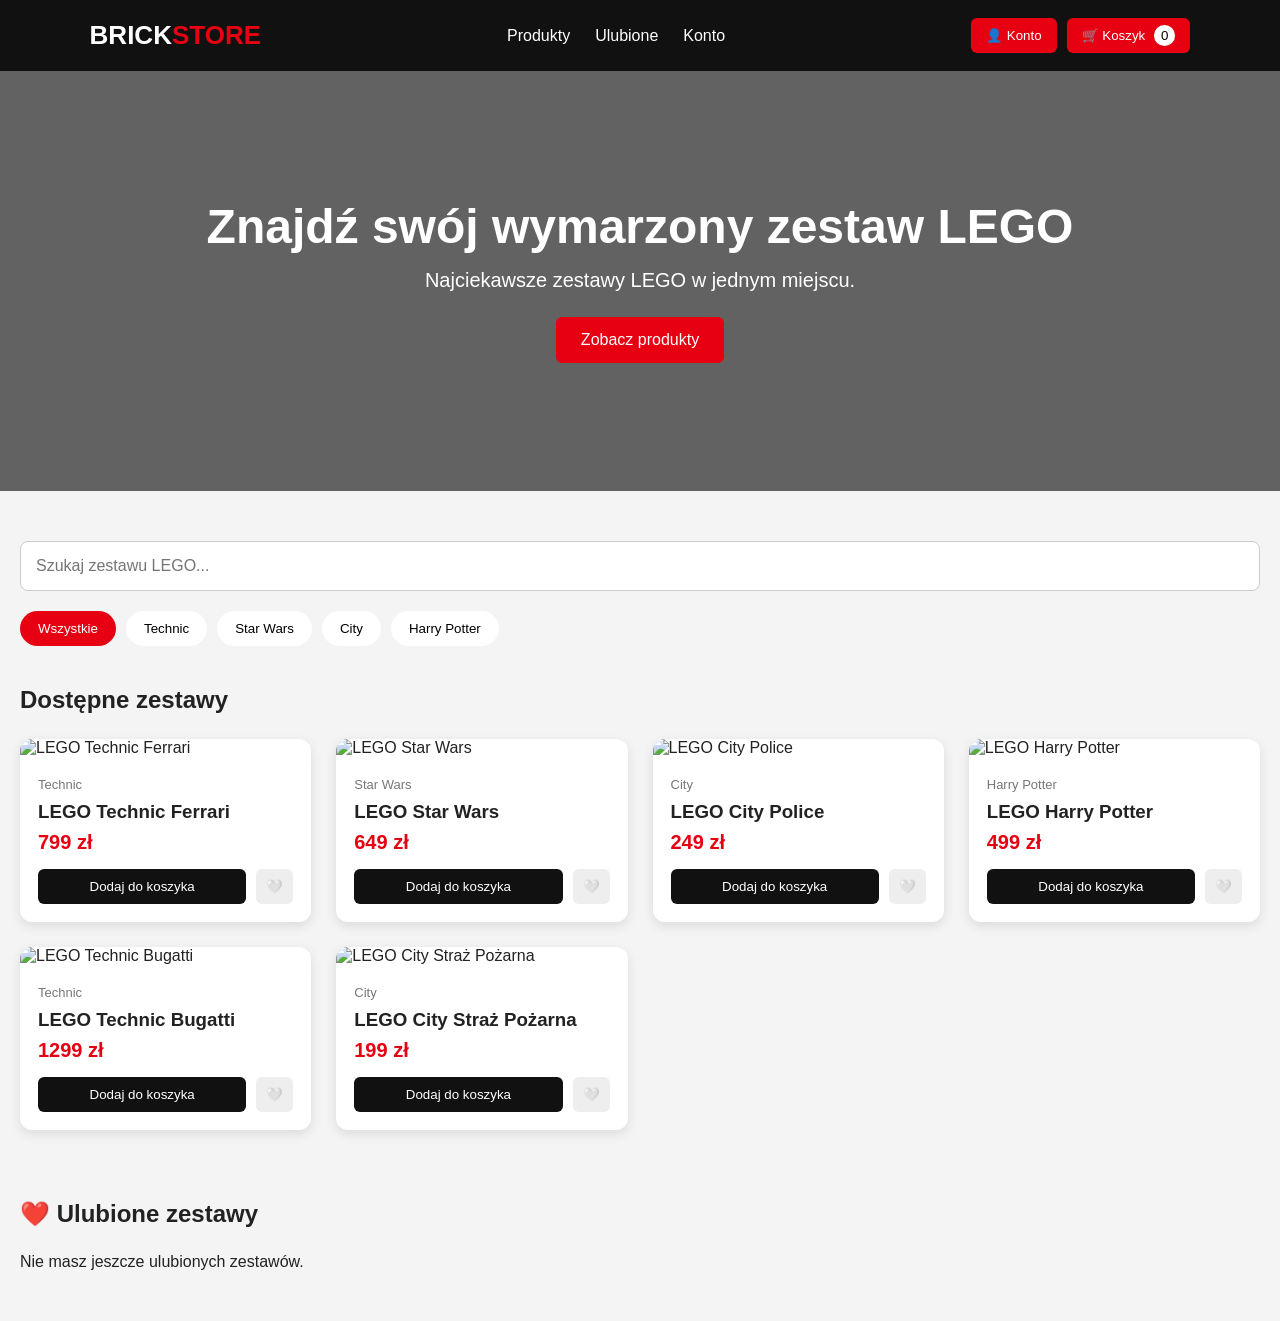
==== index.html @ 70bad625 "dodano wstepny szkielet projektu" ====
<!DOCTYPE html>
<html lang="pl">
<head>
    <meta charset="UTF-8">
    <meta name="viewport" content="width=device-width, initial-scale=1.0">
    <title>BrickStore - Sklep LEGO</title>
    <link rel="stylesheet" href="style.css">
</head>
<body>

    <header>
        <div class="logo">BRICK<span>STORE</span></div>

        <nav>
            <a href="#produkty">Produkty</a>
            <a href="#ulubione">Ulubione</a>
            <a href="#konto">Konto</a>
        </nav>

        <div class="header-icons">
            <button id="accountBtn">👤 Konto</button>
            <button id="cartBtn">
                🛒 Koszyk
                <span id="cartCount">0</span>
            </button>
        </div>
    </header>

    <section class="hero">
        <h1>Znajdź swój wymarzony zestaw LEGO</h1>
        <p>Najciekawsze zestawy LEGO w jednym miejscu.</p>
        <a href="#produkty" class="hero-btn">Zobacz produkty</a>
    </section>

    <main>

        <section class="controls">
            <input
                type="text"
                id="searchInput"
                placeholder="Szukaj zestawu LEGO..."
            >

            <div class="categories">
                <button class="category active" data-category="Wszystkie">
                    Wszystkie
                </button>

                <button class="category" data-category="Technic">
                    Technic
                </button>

                <button class="category" data-category="Star Wars">
                    Star Wars
                </button>

                <button class="category" data-category="City">
                    City
                </button>

                <button class="category" data-category="Harry Potter">
                    Harry Potter
                </button>
            </div>
        </section>

        <section id="produkty">
            <h2>Dostępne zestawy</h2>

            <div id="productsContainer" class="products-container"></div>
        </section>

        <section id="ulubione" class="favorites-section">
            <h2>❤️ Ulubione zestawy</h2>
            <div id="favoritesContainer" class="products-container"></div>
        </section>

    </main>


    <!-- KOSZYK -->
    <aside id="cart" class="side-panel">

        <div class="panel-header">
            <h2>🛒 Twój koszyk</h2>
            <button class="closeBtn" id="closeCart">✕</button>
        </div>

        <div id="cartItems"></div>

        <div class="cart-footer">
            <h3>
                Razem:
                <span id="cartTotal">0 zł</span>
            </h3>

            <button class="checkout-btn">
                Przejdź do zamówienia
            </button>
        </div>

    </aside>


    <!-- PANEL KONTA -->
    <aside id="accountPanel" class="side-panel">

        <div class="panel-header">
            <h2>👤 Konto użytkownika</h2>
            <button class="closeBtn" id="closeAccount">✕</button>
        </div>

        <div id="loginForm">
            <h3>Zaloguj się</h3>

            <input
                type="text"
                id="loginUsername"
                placeholder="Nazwa użytkownika"
            >

            <input
                type="password"
                id="loginPassword"
                placeholder="Hasło"
            >

            <button id="loginBtn">Zaloguj się</button>

            <p>
                Nie masz konta?
                <button id="showRegister">Załóż konto</button>
            </p>
        </div>


        <div id="registerForm" class="hidden">
            <h3>Załóż konto</h3>

            <input
                type="text"
                id="registerUsername"
                placeholder="Nazwa użytkownika"
            >

            <input
                type="password"
                id="registerPassword"
                placeholder="Hasło"
            >

            <button id="registerBtn">Zarejestruj się</button>

            <p>
                Masz już konto?
                <button id="showLogin">Zaloguj się</button>
            </p>
        </div>


        <div id="userPanel" class="hidden">
            <h3>
                Witaj,
                <span id="currentUser"></span>!
            </h3>

            <p>Możesz teraz korzystać z ulubionych zestawów.</p>

            <button id="logoutBtn">
                Wyloguj się
            </button>
        </div>

    </aside>


    <div id="overlay"></div>

    <script src="main.js"></script>

</body>
</html>
---- style.css ----
* {
    margin: 0;
    padding: 0;
    box-sizing: border-box;
}

html {
    scroll-behavior: smooth;
}

body {
    font-family: Arial, sans-serif;
    background-color: #f4f4f4;
    color: #222;
}

/* HEADER */

header {
    background-color: #111;
    color: white;

    display: flex;
    justify-content: space-between;
    align-items: center;

    padding: 18px 7%;

    position: sticky;
    top: 0;
    z-index: 100;
}

.logo {
    font-size: 26px;
    font-weight: bold;
}

.logo span {
    color: #e60012;
}

nav {
    display: flex;
    gap: 25px;
}

nav a {
    color: white;
    text-decoration: none;
}

nav a:hover {
    color: #e60012;
}

.header-icons {
    display: flex;
    gap: 10px;
}

.header-icons button {
    background: #e60012;
    color: white;

    border: none;
    border-radius: 6px;

    padding: 10px 15px;

    cursor: pointer;
}

#cartCount {
    background: white;
    color: black;

    border-radius: 50%;
    padding: 3px 7px;

    margin-left: 5px;
}


/* HERO */

.hero {
    min-height: 420px;

    display: flex;
    flex-direction: column;

    justify-content: center;
    align-items: center;

    text-align: center;

    background:
        linear-gradient(
            rgba(0, 0, 0, 0.6),
            rgba(0, 0, 0, 0.6)
        ),
        url("https://images.unsplash.com/photo-1594736797933-d0501ba2fe65?auto=format&fit=crop&w=1600&q=80");

    background-size: cover;
    background-position: center;

    color: white;
}

.hero h1 {
    font-size: 48px;
    margin-bottom: 15px;
}

.hero p {
    font-size: 20px;
    margin-bottom: 25px;
}

.hero-btn {
    background-color: #e60012;

    color: white;
    text-decoration: none;

    padding: 14px 25px;

    border-radius: 6px;
}


/* MAIN */

main {
    max-width: 1300px;
    margin: auto;
    padding: 50px 20px;
}

h2 {
    margin-bottom: 25px;
}


/* WYSZUKIWANIE */

.controls {
    margin-bottom: 40px;
}

#searchInput {
    width: 100%;

    padding: 15px;

    border: 1px solid #ccc;
    border-radius: 8px;

    font-size: 16px;

    margin-bottom: 20px;
}


/* KATEGORIE */

.categories {
    display: flex;
    gap: 10px;
    flex-wrap: wrap;
}

.category {
    border: none;

    padding: 10px 18px;

    border-radius: 20px;

    cursor: pointer;

    background: white;
}

.category.active,
.category:hover {
    background-color: #e60012;
    color: white;
}


/* PRODUKTY */

.products-container {
    display: grid;

    grid-template-columns:
        repeat(auto-fit, minmax(240px, 1fr));

    gap: 25px;
}

.product-card {
    background: white;

    border-radius: 12px;

    overflow: hidden;

    box-shadow:
        0 4px 12px rgba(0, 0, 0, 0.1);

    transition: 0.2s;
}

.product-card:hover {
    transform: translateY(-5px);
}

.product-card img {
    width: 100%;
    height: 220px;

    object-fit: cover;
}

.product-info {
    padding: 18px;
}

.product-category {
    font-size: 13px;
    color: #777;
}

.product-info h3 {
    margin: 8px 0;
}

.price {
    font-size: 20px;
    font-weight: bold;

    color: #e60012;

    margin-bottom: 15px;
}

.product-buttons {
    display: flex;
    gap: 10px;
}

.add-cart {
    flex: 1;

    border: none;

    background: #111;
    color: white;

    padding: 10px;

    border-radius: 6px;

    cursor: pointer;
}

.favorite-btn {
    border: none;

    padding: 10px;

    background: #eee;

    border-radius: 6px;

    cursor: pointer;
}


/* ULUBIONE */

.favorites-section {
    margin-top: 70px;
}


/* PANELE */

.side-panel {
    position: fixed;

    top: 0;
    right: -450px;

    width: 400px;
    max-width: 100%;

    height: 100vh;

    background: white;

    z-index: 200;

    padding: 25px;

    transition: 0.3s;

    overflow-y: auto;
}

.side-panel.open {
    right: 0;
}

.panel-header {
    display: flex;

    justify-content: space-between;
    align-items: center;

    margin-bottom: 30px;
}

.closeBtn {
    border: none;

    background: none;

    font-size: 24px;

    cursor: pointer;
}


/* KOSZYK */

.cart-item {
    display: flex;

    gap: 12px;

    margin-bottom: 20px;

    border-bottom: 1px solid #ddd;

    padding-bottom: 15px;
}

.cart-item img {
    width: 70px;
    height: 70px;

    object-fit: cover;

    border-radius: 6px;
}

.cart-info {
    flex: 1;
}

.remove-item {
    border: none;

    background: #e60012;
    color: white;

    padding: 5px 8px;

    border-radius: 4px;

    cursor: pointer;
}

.cart-footer {
    margin-top: 30px;
}

.checkout-btn {
    width: 100%;

    margin-top: 15px;

    background: #e60012;
    color: white;

    border: none;

    padding: 14px;

    border-radius: 6px;

    cursor: pointer;
}


/* FORMULARZE */

input {
    width: 100%;

    padding: 12px;

    margin-bottom: 12px;

    border: 1px solid #ccc;

    border-radius: 6px;
}

#loginForm button,
#registerForm button,
#userPanel button {
    padding: 12px;

    border: none;

    border-radius: 6px;

    background: #e60012;
    color: white;

    cursor: pointer;

    margin-bottom: 15px;
}

.hidden {
    display: none;
}


/* OVERLAY */

#overlay {
    display: none;

    position: fixed;

    inset: 0;

    background: rgba(0, 0, 0, 0.5);

    z-index: 150;
}

#overlay.show {
    display: block;
}


/* RESPONSIVE */

@media (max-width: 800px) {

    header {
        flex-wrap: wrap;
        gap: 15px;
    }

    nav {
        order: 3;
        width: 100%;

        justify-content: center;
    }

    .hero h1 {
        font-size: 32px;
    }

    .side-panel {
        width: 100%;
    }
}
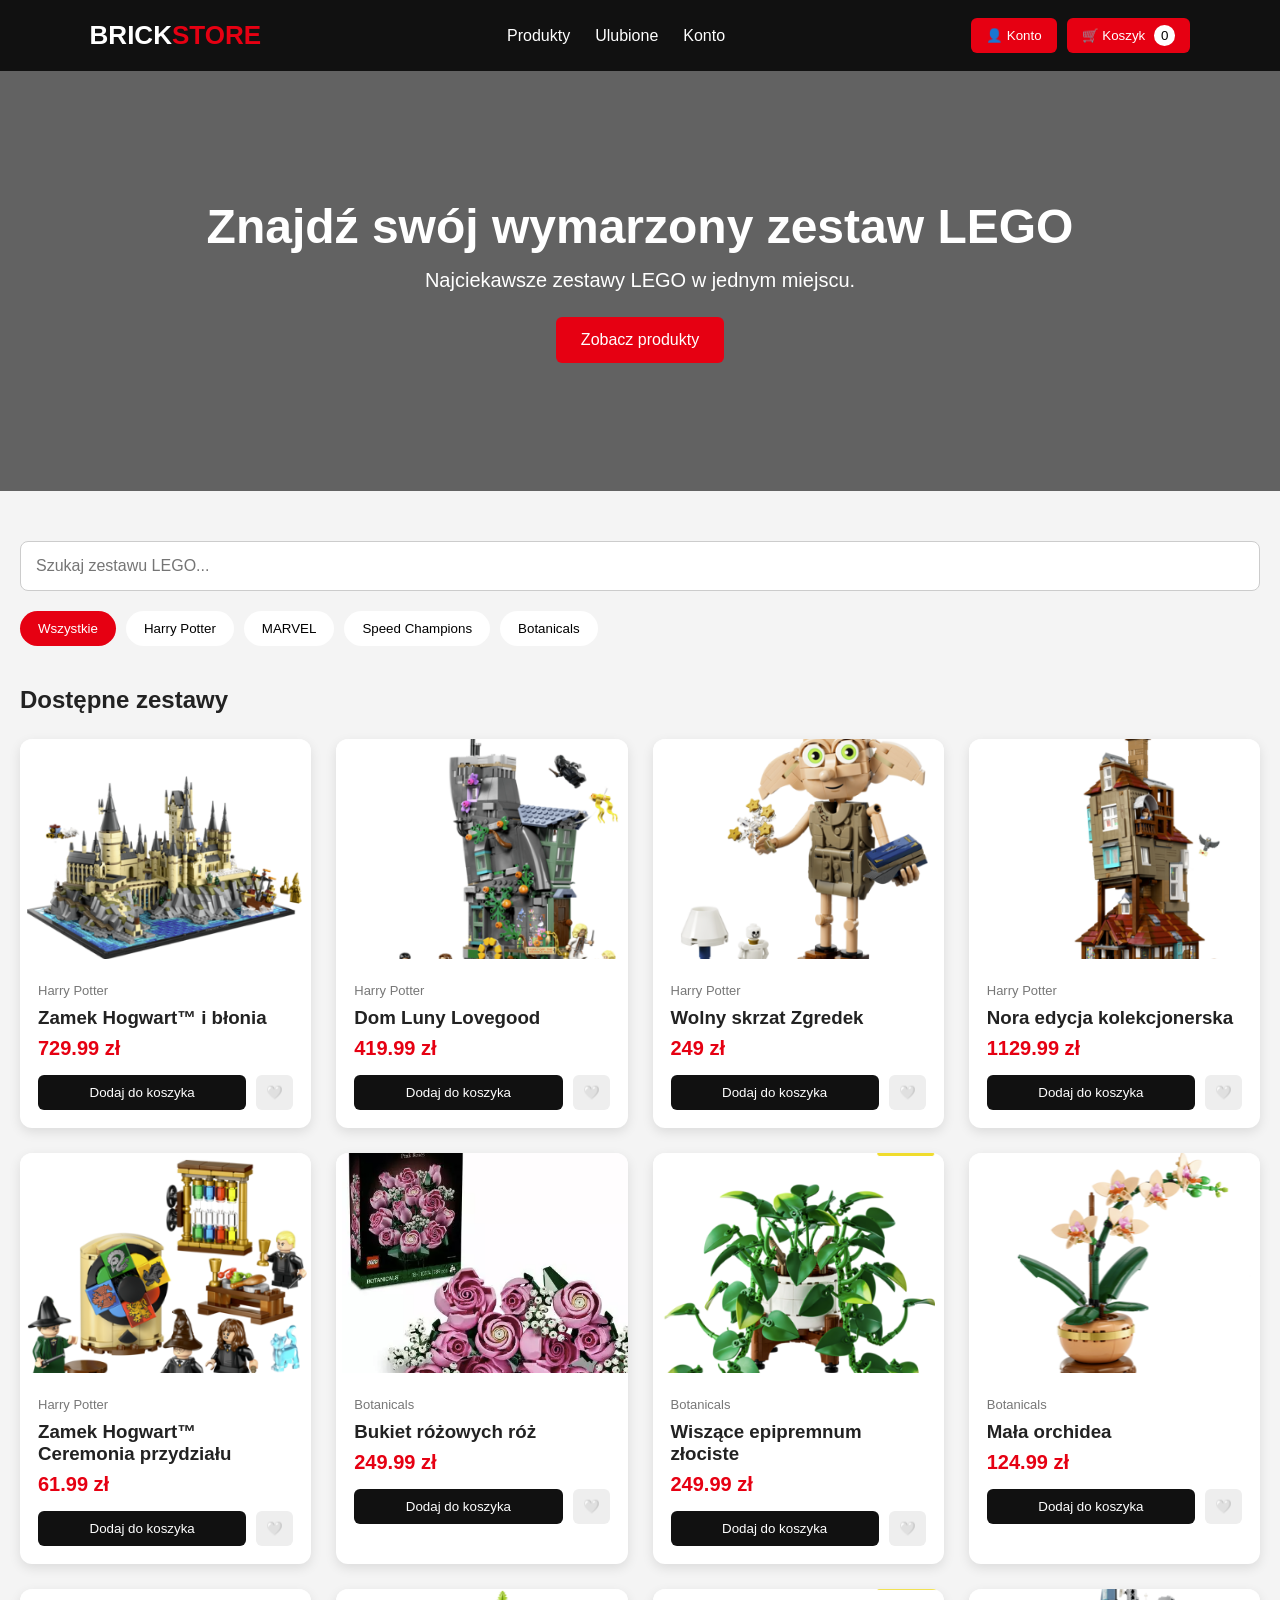
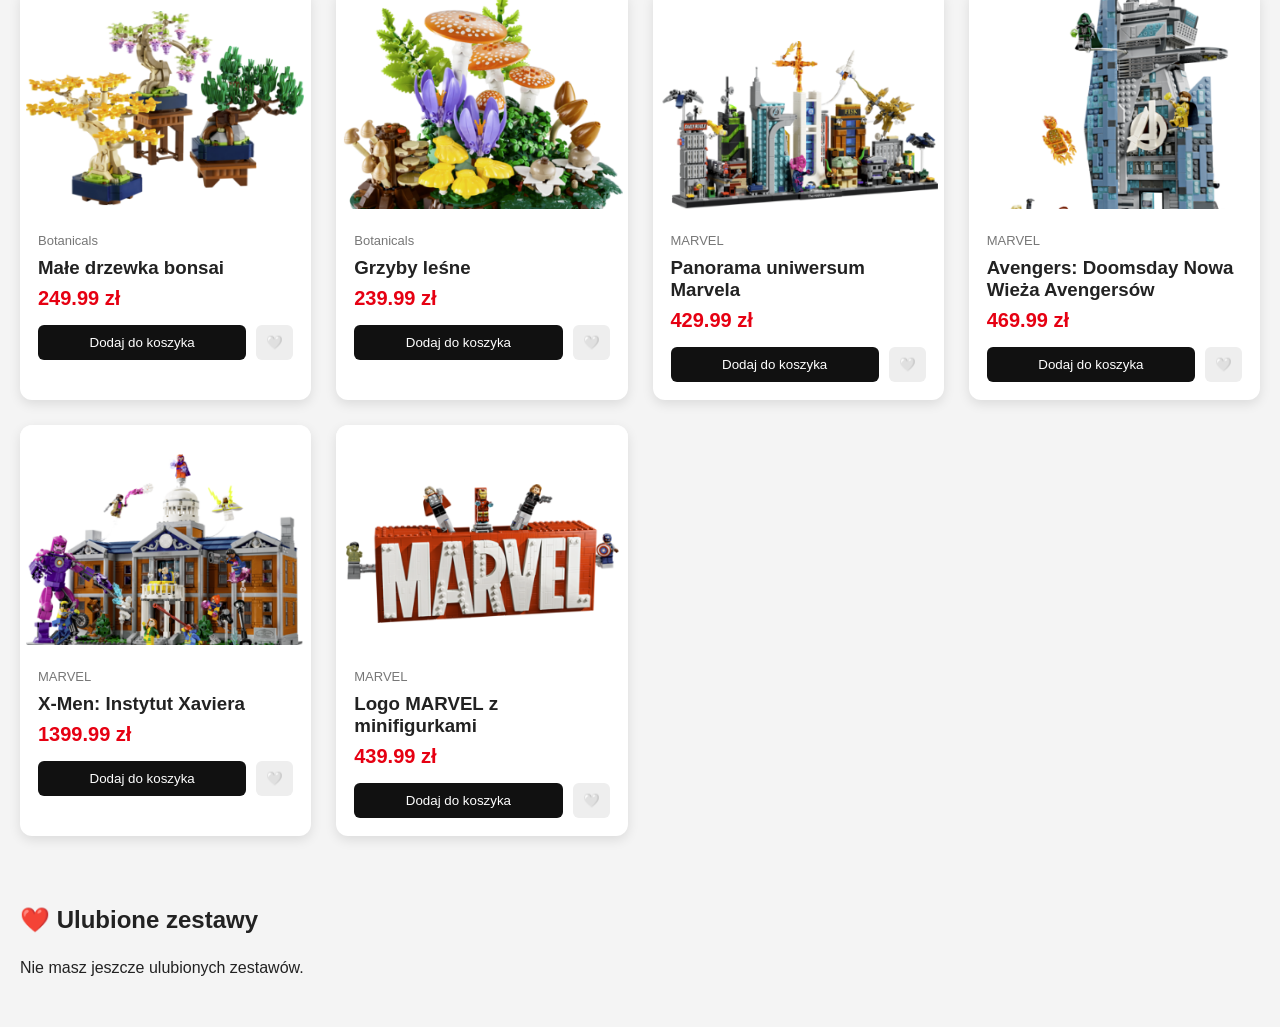
==== commit 54084b46: "strona" ====
--- a/index.html
+++ b/index.html
@@ -46,20 +46,20 @@
                     Wszystkie
                 </button>
 
-                <button class="category" data-category="Technic">
-                    Technic
+                <button class="category" data-category="Harry Potter">
+                    Harry Potter
                 </button>
 
-                <button class="category" data-category="Star Wars">
-                    Star Wars
+                <button class="category" data-category="MARVEL">
+                    MARVEL
                 </button>
 
-                <button class="category" data-category="City">
-                    City
+                <button class="category" data-category="Speed Champions">
+                    Speed Champions
                 </button>
 
-                <button class="category" data-category="Harry Potter">
-                    Harry Potter
+                <button class="category" data-category="Botanicals">
+                 Botanicals
                 </button>
             </div>
         </section>
@@ -179,4 +179,4 @@
     <script src="main.js"></script>
 
 </body>
-</html>
+</html>
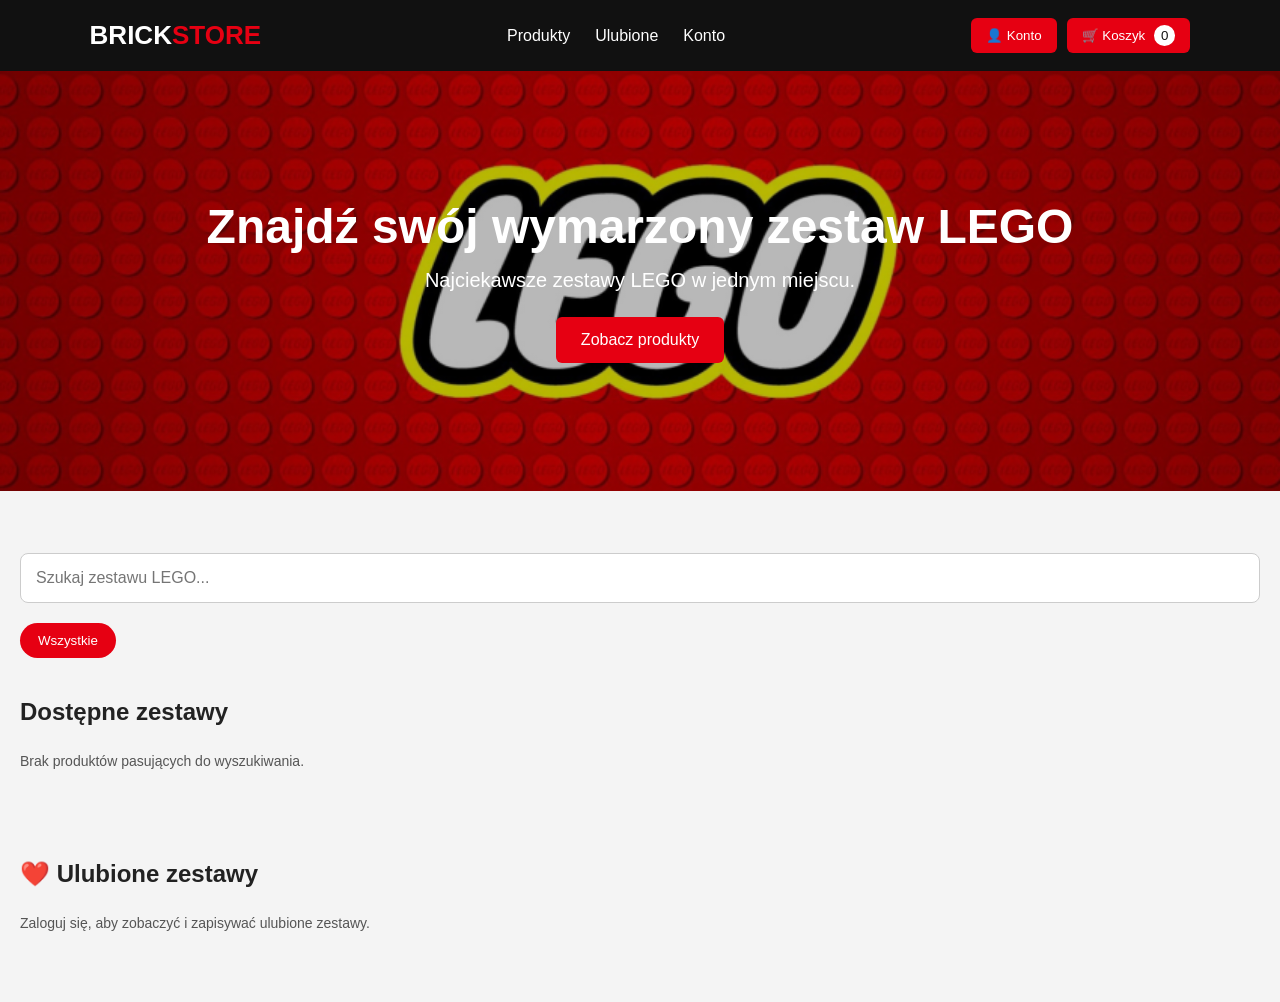
==== commit 19d13543: "bazadanych" ====
--- a/index.html
+++ b/index.html
@@ -7,176 +7,22 @@
     <link rel="stylesheet" href="style.css">
 </head>
 <body>
-
-    <header>
-        <div class="logo">BRICK<span>STORE</span></div>
-
-        <nav>
-            <a href="#produkty">Produkty</a>
-            <a href="#ulubione">Ulubione</a>
-            <a href="#konto">Konto</a>
-        </nav>
-
-        <div class="header-icons">
-            <button id="accountBtn">👤 Konto</button>
-            <button id="cartBtn">
-                🛒 Koszyk
-                <span id="cartCount">0</span>
-            </button>
-        </div>
-    </header>
-
-    <section class="hero">
-        <h1>Znajdź swój wymarzony zestaw LEGO</h1>
-        <p>Najciekawsze zestawy LEGO w jednym miejscu.</p>
-        <a href="#produkty" class="hero-btn">Zobacz produkty</a>
-    </section>
-
-    <main>
-
-        <section class="controls">
-            <input
-                type="text"
-                id="searchInput"
-                placeholder="Szukaj zestawu LEGO..."
-            >
-
-            <div class="categories">
-                <button class="category active" data-category="Wszystkie">
-                    Wszystkie
-                </button>
-
-                <button class="category" data-category="Harry Potter">
-                    Harry Potter
-                </button>
-
-                <button class="category" data-category="MARVEL">
-                    MARVEL
-                </button>
-
-                <button class="category" data-category="Speed Champions">
-                    Speed Champions
-                </button>
-
-                <button class="category" data-category="Botanicals">
-                 Botanicals
-                </button>
-            </div>
-        </section>
-
-        <section id="produkty">
-            <h2>Dostępne zestawy</h2>
-
-            <div id="productsContainer" class="products-container"></div>
-        </section>
-
-        <section id="ulubione" class="favorites-section">
-            <h2>❤️ Ulubione zestawy</h2>
-            <div id="favoritesContainer" class="products-container"></div>
-        </section>
-
-    </main>
-
-
-    <!-- KOSZYK -->
-    <aside id="cart" class="side-panel">
-
-        <div class="panel-header">
-            <h2>🛒 Twój koszyk</h2>
-            <button class="closeBtn" id="closeCart">✕</button>
-        </div>
-
-        <div id="cartItems"></div>
-
-        <div class="cart-footer">
-            <h3>
-                Razem:
-                <span id="cartTotal">0 zł</span>
-            </h3>
-
-            <button class="checkout-btn">
-                Przejdź do zamówienia
-            </button>
-        </div>
-
-    </aside>
-
-
-    <!-- PANEL KONTA -->
-    <aside id="accountPanel" class="side-panel">
-
-        <div class="panel-header">
-            <h2>👤 Konto użytkownika</h2>
-            <button class="closeBtn" id="closeAccount">✕</button>
-        </div>
-
-        <div id="loginForm">
-            <h3>Zaloguj się</h3>
-
-            <input
-                type="text"
-                id="loginUsername"
-                placeholder="Nazwa użytkownika"
-            >
-
-            <input
-                type="password"
-                id="loginPassword"
-                placeholder="Hasło"
-            >
-
-            <button id="loginBtn">Zaloguj się</button>
-
-            <p>
-                Nie masz konta?
-                <button id="showRegister">Załóż konto</button>
-            </p>
-        </div>
-
-
-        <div id="registerForm" class="hidden">
-            <h3>Załóż konto</h3>
-
-            <input
-                type="text"
-                id="registerUsername"
-                placeholder="Nazwa użytkownika"
-            >
-
-            <input
-                type="password"
-                id="registerPassword"
-                placeholder="Hasło"
-            >
-
-            <button id="registerBtn">Zarejestruj się</button>
-
-            <p>
-                Masz już konto?
-                <button id="showLogin">Zaloguj się</button>
-            </p>
-        </div>
-
-
-        <div id="userPanel" class="hidden">
-            <h3>
-                Witaj,
-                <span id="currentUser"></span>!
-            </h3>
-
-            <p>Możesz teraz korzystać z ulubionych zestawów.</p>
-
-            <button id="logoutBtn">
-                Wyloguj się
-            </button>
-        </div>
-
-    </aside>
-
-
-    <div id="overlay"></div>
-
-    <script src="main.js"></script>
-
-</body>
-</html>+<header>
+    <div class="logo">BRICK<span>STORE</span></div>
+    <nav><a href="#produkty">Produkty</a><a href="#ulubione">Ulubione</a><a href="#konto">Konto</a></nav>
+    <div class="header-icons"><button id="accountBtn">👤 Konto</button><button id="cartBtn">🛒 Koszyk <span id="cartCount">0</span></button></div>
+</header>
+<section class="hero"><h1>Znajdź swój wymarzony zestaw LEGO</h1><p>Najciekawsze zestawy LEGO w jednym miejscu.</p><a href="#produkty" class="hero-btn">Zobacz produkty</a></section>
+<main>
+    <section class="controls"><input type="search" id="searchInput" placeholder="Szukaj zestawu LEGO..." aria-label="Szukaj zestawu LEGO"><div class="categories" id="categoriesContainer"><button class="category active" data-category="Wszystkie">Wszystkie</button></div></section>
+    <section id="produkty"><h2>Dostępne zestawy</h2><p id="productsStatus" class="status">Ładowanie produktów…</p><div id="productsContainer" class="products-container"></div></section>
+    <section id="ulubione" class="favorites-section"><h2>❤️ Ulubione zestawy</h2><p id="favoritesStatus" class="status">Zaloguj się, aby zobaczyć ulubione zestawy.</p><div id="favoritesContainer" class="products-container"></div></section>
+</main>
+<aside id="cart" class="side-panel" aria-label="Koszyk"><div class="panel-header"><h2>🛒 Twój koszyk</h2><button class="closeBtn" id="closeCart" aria-label="Zamknij koszyk">✕</button></div><div id="cartItems"></div><div class="cart-footer"><h3>Razem: <span id="cartTotal">0,00 zł</span></h3><p class="status">Koszyk jest przechowywany w tej przeglądarce. Zamówienia nie są jeszcze wysyłane do bazy.</p></div></aside>
+<aside id="accountPanel" class="side-panel" aria-label="Konto użytkownika"><div class="panel-header"><h2>👤 Konto użytkownika</h2><button class="closeBtn" id="closeAccount" aria-label="Zamknij konto">✕</button></div>
+    <div id="loginForm"><h3>Zaloguj się</h3><form id="loginFields"><input type="text" id="loginUsername" placeholder="Nazwa użytkownika" autocomplete="username" required><input type="password" id="loginPassword" placeholder="Hasło" autocomplete="current-password" required><button type="submit">Zaloguj się</button></form><p>Nie masz konta? <button type="button" id="showRegister" class="text-button">Załóż konto</button></p></div>
+    <div id="registerForm" class="hidden"><h3>Załóż konto</h3><form id="registerFields"><input type="text" id="registerUsername" placeholder="Nazwa użytkownika (min. 3 znaki)" autocomplete="username" minlength="3" maxlength="100" required><input type="password" id="registerPassword" placeholder="Hasło (min. 8 znaków)" autocomplete="new-password" minlength="8" required><button type="submit">Zarejestruj się</button></form><p>Masz już konto? <button type="button" id="showLogin" class="text-button">Zaloguj się</button></p></div>
+    <div id="userPanel" class="hidden"><h3>Witaj, <span id="currentUser"></span>!</h3><p>Twoje ulubione zestawy są zapisane na koncie.</p><button id="logoutBtn">Wyloguj się</button></div><p id="accountMessage" class="status" role="status"></p>
+</aside>
+<div id="overlay"></div><script src="main.js"></script>
+</body></html>
--- a/style.css
+++ b/style.css
@@ -1,478 +1,6 @@
-* {
-    margin: 0;
-    padding: 0;
-    box-sizing: border-box;
-}
+*{margin:0;padding:0;box-sizing:border-box}html{scroll-behavior:smooth;scroll-padding-top:100px}body{font-family:Arial,sans-serif;background:#f4f4f4;color:#222}header{background:#111;color:#fff;display:flex;justify-content:space-between;align-items:center;padding:18px 7%;position:sticky;top:0;z-index:100;gap:18px}.logo{font-size:26px;font-weight:bold;white-space:nowrap}.logo span{color:#e60012}nav{display:flex;gap:25px}nav a{color:#fff;text-decoration:none}nav a:hover{color:#e60012}.header-icons{display:flex;gap:10px}.header-icons button{background:#e60012;color:#fff;border:0;border-radius:6px;padding:10px 15px;cursor:pointer;white-space:nowrap}#cartCount{background:#fff;color:#111;border-radius:50%;padding:3px 7px;margin-left:5px}.hero{min-height:420px;display:flex;flex-direction:column;justify-content:center;align-items:center;text-align:center;padding:45px 20px;background:linear-gradient(#0009,#0009),url("https://images.unsplash.com/photo-1594736797933-d0501ba2fe65?auto=format&fit=crop&w=1600&q=80") center/cover;color:#fff}.hero h1{font-size:clamp(30px,5vw,48px);margin-bottom:15px}.hero p{font-size:20px;margin-bottom:25px}.hero-btn{background:#e60012;color:#fff;text-decoration:none;padding:14px 25px;border-radius:6px}main{max-width:1300px;margin:auto;padding:50px 20px}h2{margin-bottom:25px}.controls{margin-bottom:40px}#searchInput{width:100%;padding:15px;border:1px solid #ccc;border-radius:8px;font-size:16px;margin-bottom:20px}.categories{display:flex;gap:10px;flex-wrap:wrap}.category{border:0;padding:10px 18px;border-radius:20px;cursor:pointer;background:#fff}.category.active,.category:hover{background:#e60012;color:#fff}.products-container{display:grid;grid-template-columns:repeat(auto-fit,minmax(240px,1fr));gap:25px}.product-card{background:#fff;border-radius:12px;overflow:hidden;box-shadow:0 4px 12px #0001;transition:transform .2s}.product-card:hover{transform:translateY(-5px)}.product-card img{width:100%;height:220px;object-fit:cover;background:#eee}.product-info{padding:18px}.product-category{font-size:13px;color:#777}.product-info h3{margin:8px 0}.description{font-size:14px;line-height:1.45;color:#555;margin-bottom:8px}.stock{font-size:13px;color:#666;margin-bottom:10px}.price{font-size:20px;font-weight:bold;color:#e60012;margin-bottom:15px}.product-buttons{display:flex;gap:10px}.add-cart{flex:1;border:0;background:#111;color:#fff;padding:10px;border-radius:6px;cursor:pointer}.add-cart:disabled{opacity:.5;cursor:not-allowed}.favorite-btn{border:0;padding:10px;background:#eee;border-radius:6px;cursor:pointer;font-size:18px}.favorite-btn.is-favorite{background:#ffe3e6}.favorites-section{margin-top:70px}.side-panel{position:fixed;top:0;right:-450px;width:400px;max-width:100%;height:100dvh;background:#fff;z-index:200;padding:25px;transition:right .3s;overflow-y:auto}.side-panel.open{right:0}.panel-header{display:flex;justify-content:space-between;align-items:center;margin-bottom:30px;gap:12px}.panel-header h2{margin:0}.closeBtn{border:0;background:none;font-size:24px;cursor:pointer}.cart-item{display:flex;gap:12px;margin-bottom:20px;border-bottom:1px solid #ddd;padding-bottom:15px}.cart-item img{width:70px;height:70px;object-fit:cover;border-radius:6px}.cart-info{flex:1;min-width:0}.cart-info strong{overflow-wrap:anywhere}.quantity-controls{display:flex;gap:6px;align-items:center;margin-top:8px;flex-wrap:wrap}.quantity-controls button{border:0;border-radius:4px;padding:5px 9px;cursor:pointer}.remove-item{background:#e60012;color:#fff}.cart-footer{margin-top:30px}.checkout-btn{width:100%;margin-top:15px;background:#e60012;color:#fff;border:0;padding:14px;border-radius:6px;cursor:pointer}input{width:100%;padding:12px;margin:12px 0;border:1px solid #ccc;border-radius:6px;font-size:16px}#loginFields button,#registerFields button,#userPanel button{padding:12px;border:0;border-radius:6px;background:#e60012;color:#fff;cursor:pointer;margin:0 0 15px}.text-button{border:0;background:none;color:#c00;text-decoration:underline;cursor:pointer;font-size:inherit;padding:4px}.hidden{display:none!important}.status{font-size:14px;color:#555;margin:10px 0 18px;line-height:1.5}#overlay{display:none;position:fixed;inset:0;background:#0008;z-index:150}#overlay.show{display:block}@media(max-width:800px){header{flex-wrap:wrap;justify-content:center;padding:15px 4%}nav{order:3;width:100%;justify-content:center;gap:18px}.hero{min-height:350px}.hero p{font-size:17px}.side-panel{width:100%}}@media(max-width:420px){.header-icons{width:100%;justify-content:center}.products-container{grid-template-columns:1fr}main{padding:30px 14px}}
 
-html {
-    scroll-behavior: smooth;
-}
-
-body {
-    font-family: Arial, sans-serif;
-    background-color: #f4f4f4;
-    color: #222;
-}
-
-/* HEADER */
-
-header {
-    background-color: #111;
-    color: white;
-
-    display: flex;
-    justify-content: space-between;
-    align-items: center;
-
-    padding: 18px 7%;
-
-    position: sticky;
-    top: 0;
-    z-index: 100;
-}
-
-.logo {
-    font-size: 26px;
-    font-weight: bold;
-}
-
-.logo span {
-    color: #e60012;
-}
-
-nav {
-    display: flex;
-    gap: 25px;
-}
-
-nav a {
-    color: white;
-    text-decoration: none;
-}
-
-nav a:hover {
-    color: #e60012;
-}
-
-.header-icons {
-    display: flex;
-    gap: 10px;
-}
-
-.header-icons button {
-    background: #e60012;
-    color: white;
-
-    border: none;
-    border-radius: 6px;
-
-    padding: 10px 15px;
-
-    cursor: pointer;
-}
-
-#cartCount {
-    background: white;
-    color: black;
-
-    border-radius: 50%;
-    padding: 3px 7px;
-
-    margin-left: 5px;
-}
-
-
-/* HERO */
-
-.hero {
-    min-height: 420px;
-
-    display: flex;
-    flex-direction: column;
-
-    justify-content: center;
-    align-items: center;
-
-    text-align: center;
-
-    background:
-        linear-gradient(
-            rgba(0, 0, 0, 0.6),
-            rgba(0, 0, 0, 0.6)
-        ),
-        url("https://images.unsplash.com/photo-1594736797933-d0501ba2fe65?auto=format&fit=crop&w=1600&q=80");
-
-    background-size: cover;
-    background-position: center;
-
-    color: white;
-}
-
-.hero h1 {
-    font-size: 48px;
-    margin-bottom: 15px;
-}
-
-.hero p {
-    font-size: 20px;
-    margin-bottom: 25px;
-}
-
-.hero-btn {
-    background-color: #e60012;
-
-    color: white;
-    text-decoration: none;
-
-    padding: 14px 25px;
-
-    border-radius: 6px;
-}
-
-
-/* MAIN */
-
-main {
-    max-width: 1300px;
-    margin: auto;
-    padding: 50px 20px;
-}
-
-h2 {
-    margin-bottom: 25px;
-}
-
-
-/* WYSZUKIWANIE */
-
-.controls {
-    margin-bottom: 40px;
-}
-
-#searchInput {
-    width: 100%;
-
-    padding: 15px;
-
-    border: 1px solid #ccc;
-    border-radius: 8px;
-
-    font-size: 16px;
-
-    margin-bottom: 20px;
-}
-
-
-/* KATEGORIE */
-
-.categories {
-    display: flex;
-    gap: 10px;
-    flex-wrap: wrap;
-}
-
-.category {
-    border: none;
-
-    padding: 10px 18px;
-
-    border-radius: 20px;
-
-    cursor: pointer;
-
-    background: white;
-}
-
-.category.active,
-.category:hover {
-    background-color: #e60012;
-    color: white;
-}
-
-
-/* PRODUKTY */
-
-.products-container {
-    display: grid;
-
-    grid-template-columns:
-        repeat(auto-fit, minmax(240px, 1fr));
-
-    gap: 25px;
-}
-
-.product-card {
-    background: white;
-
-    border-radius: 12px;
-
-    overflow: hidden;
-
-    box-shadow:
-        0 4px 12px rgba(0, 0, 0, 0.1);
-
-    transition: 0.2s;
-}
-
-.product-card:hover {
-    transform: translateY(-5px);
-}
-
-.product-card img {
-    width: 100%;
-    height: 220px;
-
-    object-fit: cover;
-}
-
-.product-info {
-    padding: 18px;
-}
-
-.product-category {
-    font-size: 13px;
-    color: #777;
-}
-
-.product-info h3 {
-    margin: 8px 0;
-}
-
-.price {
-    font-size: 20px;
-    font-weight: bold;
-
-    color: #e60012;
-
-    margin-bottom: 15px;
-}
-
-.product-buttons {
-    display: flex;
-    gap: 10px;
-}
-
-.add-cart {
-    flex: 1;
-
-    border: none;
-
-    background: #111;
-    color: white;
-
-    padding: 10px;
-
-    border-radius: 6px;
-
-    cursor: pointer;
-}
-
-.favorite-btn {
-    border: none;
-
-    padding: 10px;
-
-    background: #eee;
-
-    border-radius: 6px;
-
-    cursor: pointer;
-}
-
-
-/* ULUBIONE */
-
-.favorites-section {
-    margin-top: 70px;
-}
-
-
-/* PANELE */
-
-.side-panel {
-    position: fixed;
-
-    top: 0;
-    right: -450px;
-
-    width: 400px;
-    max-width: 100%;
-
-    height: 100vh;
-
-    background: white;
-
-    z-index: 200;
-
-    padding: 25px;
-
-    transition: 0.3s;
-
-    overflow-y: auto;
-}
-
-.side-panel.open {
-    right: 0;
-}
-
-.panel-header {
-    display: flex;
-
-    justify-content: space-between;
-    align-items: center;
-
-    margin-bottom: 30px;
-}
-
-.closeBtn {
-    border: none;
-
-    background: none;
-
-    font-size: 24px;
-
-    cursor: pointer;
-}
-
-
-/* KOSZYK */
-
-.cart-item {
-    display: flex;
-
-    gap: 12px;
-
-    margin-bottom: 20px;
-
-    border-bottom: 1px solid #ddd;
-
-    padding-bottom: 15px;
-}
-
-.cart-item img {
-    width: 70px;
-    height: 70px;
-
-    object-fit: cover;
-
-    border-radius: 6px;
-}
-
-.cart-info {
-    flex: 1;
-}
-
-.remove-item {
-    border: none;
-
-    background: #e60012;
-    color: white;
-
-    padding: 5px 8px;
-
-    border-radius: 4px;
-
-    cursor: pointer;
-}
-
-.cart-footer {
-    margin-top: 30px;
-}
-
-.checkout-btn {
-    width: 100%;
-
-    margin-top: 15px;
-
-    background: #e60012;
-    color: white;
-
-    border: none;
-
-    padding: 14px;
-
-    border-radius: 6px;
-
-    cursor: pointer;
-}
-
-
-/* FORMULARZE */
-
-input {
-    width: 100%;
-
-    padding: 12px;
-
-    margin-bottom: 12px;
-
-    border: 1px solid #ccc;
-
-    border-radius: 6px;
-}
-
-#loginForm button,
-#registerForm button,
-#userPanel button {
-    padding: 12px;
-
-    border: none;
-
-    border-radius: 6px;
-
-    background: #e60012;
-    color: white;
-
-    cursor: pointer;
-
-    margin-bottom: 15px;
-}
-
-.hidden {
-    display: none;
-}
-
-
-/* OVERLAY */
-
-#overlay {
-    display: none;
-
-    position: fixed;
-
-    inset: 0;
-
-    background: rgba(0, 0, 0, 0.5);
-
-    z-index: 150;
-}
-
-#overlay.show {
-    display: block;
-}
-
-
-/* RESPONSIVE */
-
-@media (max-width: 800px) {
-
-    header {
-        flex-wrap: wrap;
-        gap: 15px;
-    }
-
-    nav {
-        order: 3;
-        width: 100%;
-
-        justify-content: center;
-    }
-
-    .hero h1 {
-        font-size: 32px;
-    }
-
-    .side-panel {
-        width: 100%;
-    }
-}+/* Zdjęcia zestawów na białym tle, bez przycinania */
+.product-card img { object-fit: contain; background: #fff; padding: 10px; }
+/* Baner przesłany przez użytkownika */
+.hero { background: linear-gradient(rgba(0,0,0,.28),rgba(0,0,0,.28)), url("images/banergorny.png") center / cover no-repeat; }
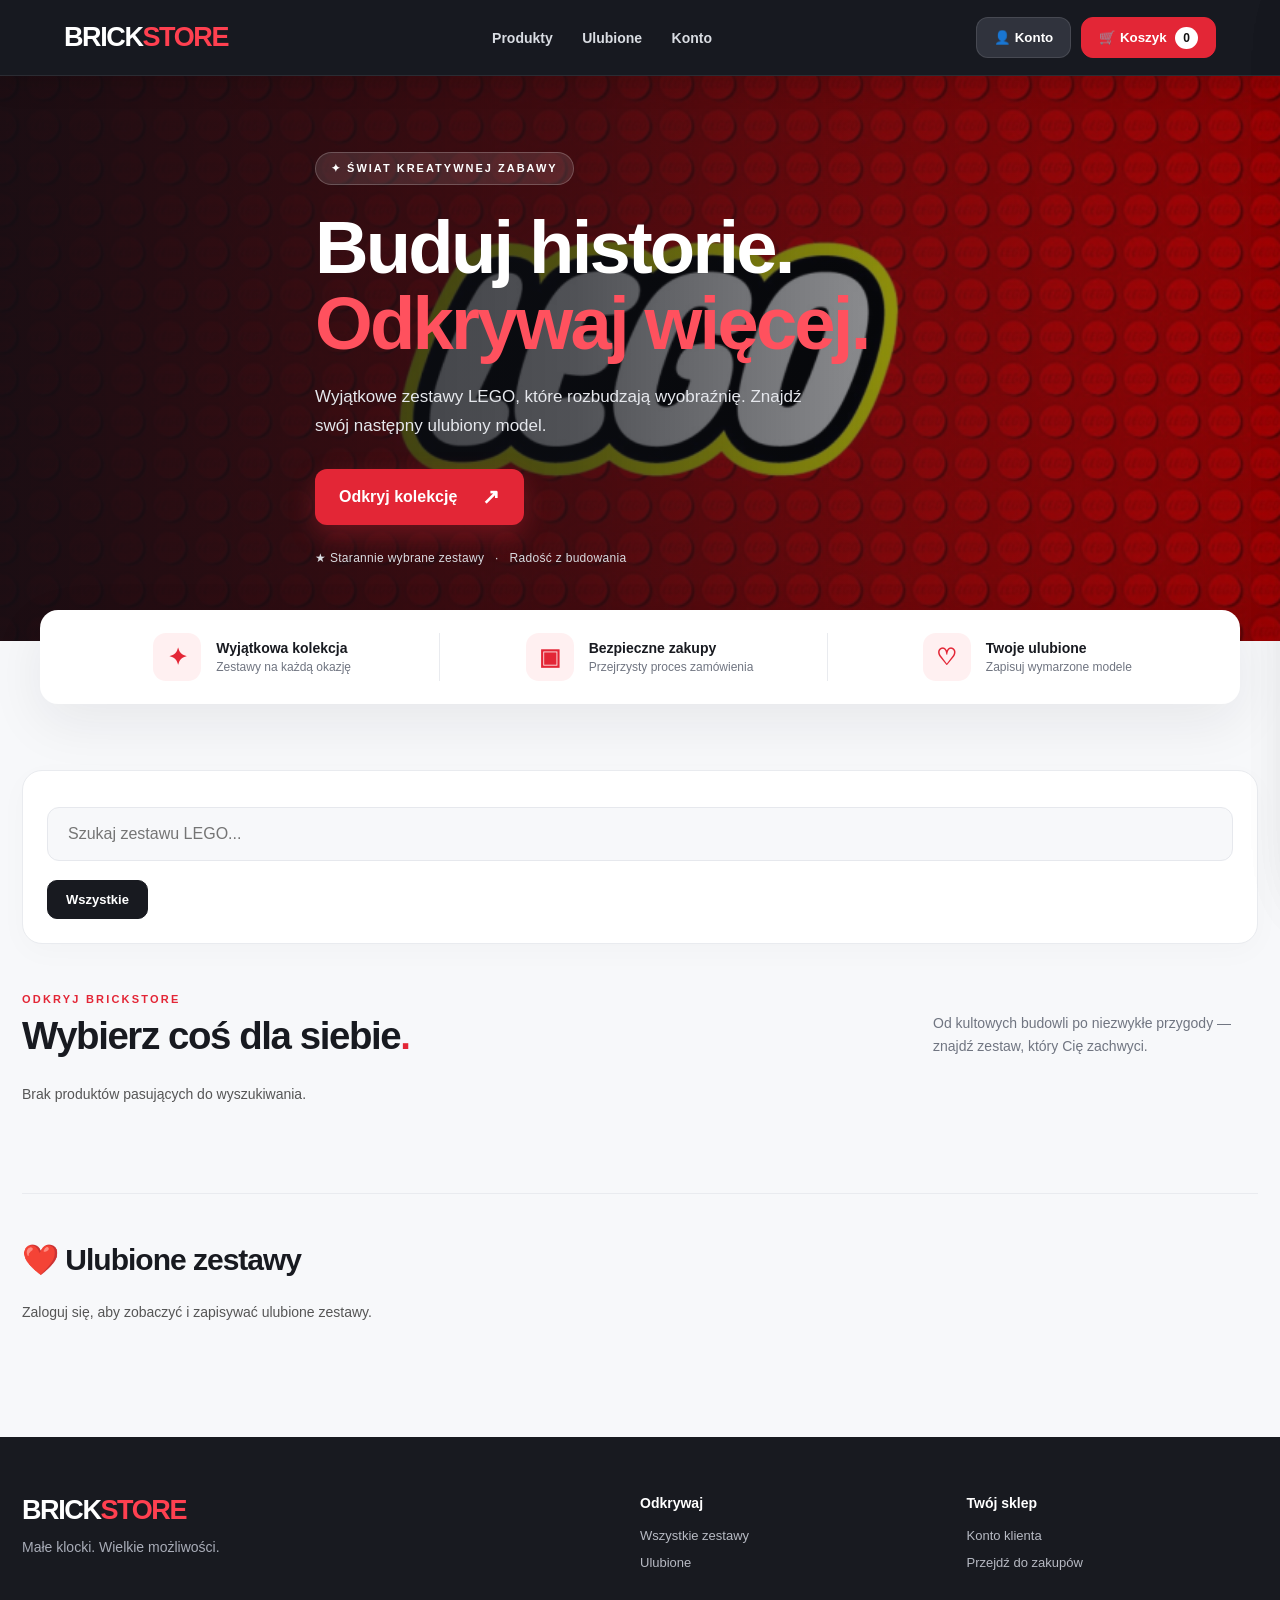
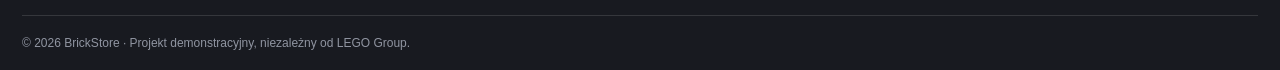
==== commit 0191be84: "Nowy Sklep update" ====
--- a/index.html
+++ b/index.html
@@ -4,7 +4,7 @@
     <meta charset="UTF-8">
     <meta name="viewport" content="width=device-width, initial-scale=1.0">
     <title>BrickStore - Sklep LEGO</title>
-    <link rel="stylesheet" href="style.css">
+    <link rel="stylesheet" href="style.css?v=3-naprawa">
 </head>
 <body>
 <header>
@@ -12,17 +12,31 @@
     <nav><a href="#produkty">Produkty</a><a href="#ulubione">Ulubione</a><a href="#konto">Konto</a></nav>
     <div class="header-icons"><button id="accountBtn">👤 Konto</button><button id="cartBtn">🛒 Koszyk <span id="cartCount">0</span></button></div>
 </header>
-<section class="hero"><h1>Znajdź swój wymarzony zestaw LEGO</h1><p>Najciekawsze zestawy LEGO w jednym miejscu.</p><a href="#produkty" class="hero-btn">Zobacz produkty</a></section>
+<section class="hero"><div class="hero-content"><span class="hero-eyebrow">✦ ŚWIAT KREATYWNEJ ZABAWY</span><h1>Buduj historie.<br><em>Odkrywaj więcej.</em></h1><p>Wyjątkowe zestawy LEGO, które rozbudzają wyobraźnię. Znajdź swój następny ulubiony model.</p><a href="#produkty" class="hero-btn">Odkryj kolekcję <span aria-hidden="true">↗</span></a><div class="hero-micro">★ Starannie wybrane zestawy &nbsp; · &nbsp; Radość z budowania</div></div></section><div class="benefits"><div><span class="benefit-icon">✦</span><span><strong>Wyjątkowa kolekcja</strong><small>Zestawy na każdą okazję</small></span></div><div><span class="benefit-icon">▣</span><span><strong>Bezpieczne zakupy</strong><small>Przejrzysty proces zamówienia</small></span></div><div><span class="benefit-icon">♡</span><span><strong>Twoje ulubione</strong><small>Zapisuj wymarzone modele</small></span></div></div>
 <main>
     <section class="controls"><input type="search" id="searchInput" placeholder="Szukaj zestawu LEGO..." aria-label="Szukaj zestawu LEGO"><div class="categories" id="categoriesContainer"><button class="category active" data-category="Wszystkie">Wszystkie</button></div></section>
-    <section id="produkty"><h2>Dostępne zestawy</h2><p id="productsStatus" class="status">Ładowanie produktów…</p><div id="productsContainer" class="products-container"></div></section>
+    <section id="produkty"><div class="section-heading"><div><span class="section-kicker">ODKRYJ BRICKSTORE</span><h2>Wybierz coś dla siebie<span class="heading-dot">.</span></h2></div><p>Od kultowych budowli po niezwykłe przygody — znajdź zestaw, który Cię zachwyci.</p></div><p id="productsStatus" class="status">Ładowanie produktów…</p><div id="productsContainer" class="products-container"></div></section>
     <section id="ulubione" class="favorites-section"><h2>❤️ Ulubione zestawy</h2><p id="favoritesStatus" class="status">Zaloguj się, aby zobaczyć ulubione zestawy.</p><div id="favoritesContainer" class="products-container"></div></section>
 </main>
-<aside id="cart" class="side-panel" aria-label="Koszyk"><div class="panel-header"><h2>🛒 Twój koszyk</h2><button class="closeBtn" id="closeCart" aria-label="Zamknij koszyk">✕</button></div><div id="cartItems"></div><div class="cart-footer"><h3>Razem: <span id="cartTotal">0,00 zł</span></h3><p class="status">Koszyk jest przechowywany w tej przeglądarce. Zamówienia nie są jeszcze wysyłane do bazy.</p></div></aside>
+<footer class="site-footer"><div class="footer-inner"><div><div class="logo">BRICK<span>STORE</span></div><p>Małe klocki. Wielkie możliwości.</p></div><div><strong>Odkrywaj</strong><a href="#produkty">Wszystkie zestawy</a><a href="#ulubione">Ulubione</a></div><div><strong>Twój sklep</strong><a href="#konto" id="footerAccountLink">Konto klienta</a><a href="#produkty">Przejdź do zakupów</a></div></div><div class="footer-bottom">© 2026 BrickStore · Projekt demonstracyjny, niezależny od LEGO Group.</div></footer>
+<aside id="cart" class="side-panel" aria-label="Koszyk"><div class="panel-header"><h2>🛒 Twój koszyk</h2><button class="closeBtn" id="closeCart" aria-label="Zamknij koszyk">✕</button></div><div id="cartItems"></div><div class="cart-footer"><h3>Razem: <span id="cartTotal">0,00 zł</span></h3><button type="button" class="checkout-btn" id="checkoutBtn">Przejdź do zamówienia</button></div></aside>
 <aside id="accountPanel" class="side-panel" aria-label="Konto użytkownika"><div class="panel-header"><h2>👤 Konto użytkownika</h2><button class="closeBtn" id="closeAccount" aria-label="Zamknij konto">✕</button></div>
     <div id="loginForm"><h3>Zaloguj się</h3><form id="loginFields"><input type="text" id="loginUsername" placeholder="Nazwa użytkownika" autocomplete="username" required><input type="password" id="loginPassword" placeholder="Hasło" autocomplete="current-password" required><button type="submit">Zaloguj się</button></form><p>Nie masz konta? <button type="button" id="showRegister" class="text-button">Załóż konto</button></p></div>
     <div id="registerForm" class="hidden"><h3>Załóż konto</h3><form id="registerFields"><input type="text" id="registerUsername" placeholder="Nazwa użytkownika (min. 3 znaki)" autocomplete="username" minlength="3" maxlength="100" required><input type="password" id="registerPassword" placeholder="Hasło (min. 8 znaków)" autocomplete="new-password" minlength="8" required><button type="submit">Zarejestruj się</button></form><p>Masz już konto? <button type="button" id="showLogin" class="text-button">Zaloguj się</button></p></div>
     <div id="userPanel" class="hidden"><h3>Witaj, <span id="currentUser"></span>!</h3><p>Twoje ulubione zestawy są zapisane na koncie.</p><button id="logoutBtn">Wyloguj się</button></div><p id="accountMessage" class="status" role="status"></p>
 </aside>
-<div id="overlay"></div><script src="main.js"></script>
+<section id="checkoutModal" class="checkout-modal hidden" role="dialog" aria-modal="true" aria-labelledby="checkoutTitle">
+ <div class="checkout-box"><div class="panel-header"><h2 id="checkoutTitle">📦 Dane do zamówienia</h2><button type="button" id="closeCheckout" class="closeBtn" aria-label="Zamknij">✕</button></div>
+ <form id="checkoutForm">
+ <label>Imię i nazwisko <input name="customer_name" required minlength="3" maxlength="150" autocomplete="name"></label>
+ <label>E-mail <input type="email" name="email" required maxlength="255" autocomplete="email"></label>
+ <label>Telefon (opcjonalnie) <input type="tel" name="phone" maxlength="40" autocomplete="tel"></label>
+ <label>Ulica, numer domu i mieszkania <input name="delivery_address" required minlength="5" maxlength="255" autocomplete="street-address"></label>
+ <div class="checkout-grid"><label>Kod pocztowy <input name="delivery_postal_code" required pattern="[0-9]{2}-[0-9]{3}" placeholder="00-000" autocomplete="postal-code"></label><label>Miasto <input name="delivery_city" required minlength="2" maxlength="100" autocomplete="address-level2"></label></div>
+ <label>Metoda płatności <select name="payment_method" required><option value="pobranie">Za pobraniem (przy odbiorze)</option><option value="przelew">Przelew tradycyjny (dane płatności od sprzedawcy)</option></select></label>
+ <p class="status">To demonstracyjny sklep: nie pobiera płatności online ani nie organizuje wysyłki automatycznie.</p>
+ <div id="checkoutSummary" class="checkout-summary"></div><p id="checkoutMessage" class="status" role="alert"></p>
+ <button class="checkout-btn" id="placeOrderBtn" type="submit">Potwierdź zamówienie</button>
+ </form><div id="orderSuccess" class="hidden" role="status"></div></div>
+ </section><div id="overlay"></div><script src="main.js?v=3-naprawa"></script>
 </body></html>
--- a/style.css
+++ b/style.css
@@ -4,3 +4,125 @@
 .product-card img { object-fit: contain; background: #fff; padding: 10px; }
 /* Baner przesłany przez użytkownika */
 .hero { background: linear-gradient(rgba(0,0,0,.28),rgba(0,0,0,.28)), url("images/banergorny.png") center / cover no-repeat; }
+
+/* Szczegółowa strona produktu */
+.logo-link{color:white;text-decoration:none}.header-cart-link{background:#e60012;color:white;text-decoration:none;border-radius:6px;padding:10px 15px}.product-title-link{color:inherit;text-decoration:none}.product-title-link:hover,.details-link:hover{color:#e60012}.product-photo-link{display:block}.details-link{display:inline-block;margin:5px 0 14px;color:#c40010;text-decoration:none;font-weight:bold;font-size:14px}.breadcrumb{margin-bottom:25px}.breadcrumb a{color:#b90012;text-decoration:none}.detail-main{max-width:1150px}.detail-layout{display:grid;grid-template-columns:minmax(0,1fr) minmax(0,1fr);gap:45px;background:white;border-radius:16px;padding:35px;box-shadow:0 5px 24px #0001}.detail-image-wrap{background:#fff;border:1px solid #eee;border-radius:12px;display:flex;align-items:center;justify-content:center;min-height:400px}.detail-image-wrap img{width:100%;max-height:520px;object-fit:contain;padding:20px}.detail-category{color:#777;margin-bottom:12px;font-size:15px}.detail-content h1{font-size:clamp(25px,3vw,38px);margin-bottom:18px}.detail-price{font-size:34px;color:#e60012;font-weight:bold;margin-bottom:12px}.detail-stock{color:#14803c;font-weight:bold;margin-bottom:30px}.detail-stock.unavailable{color:#c00}.detail-content h2{font-size:20px;margin-bottom:10px}.detail-description{line-height:1.7;color:#444;margin-bottom:26px}.detail-actions{display:flex;align-items:center;gap:10px;flex-wrap:wrap}.detail-actions label{font-weight:bold}.detail-actions input{width:75px;margin:0}.detail-add{background:#e60012;color:#fff;border:0;border-radius:7px;padding:14px 18px;cursor:pointer;font-weight:bold}.detail-add:disabled{opacity:.45;cursor:not-allowed}.detail-favorite{border:1px solid #ddd;background:#fff;border-radius:7px;padding:13px;cursor:pointer}.detail-note{font-size:12px;color:#777;margin-top:20px;line-height:1.5}@media(max-width:750px){.detail-layout{grid-template-columns:1fr;padding:18px;gap:18px}.detail-image-wrap{min-height:240px}.detail-image-wrap img{max-height:350px}}
+
+/* Dodatkowe funkcje strony produktu */
+.detail-share{display:block;margin-top:18px;padding:11px 15px;border:1px solid #ddd;border-radius:7px;background:#fafafa;cursor:pointer}
+.stock-track{height:8px;max-width:310px;background:#eee;border-radius:8px;overflow:hidden;margin-top:20px}
+#stockBar{height:100%;background:#179c54;transition:width .25s}
+.stock-hint{font-size:13px;color:#666;margin-top:7px}
+.detail-extra{margin-top:48px}.detail-extra h2{margin-bottom:22px}.detail-extra .recent-title{margin-top:46px}
+.mini-product{background:white;border-radius:12px;box-shadow:0 3px 12px #0001;padding:15px;display:flex;flex-direction:column;gap:10px;text-decoration:none;color:#222;min-width:0}
+.mini-product:hover{transform:translateY(-3px)}.mini-product img{width:100%;height:180px;object-fit:contain}
+.mini-product strong{font-size:16px;line-height:1.35}.mini-product span{font-weight:bold;color:#e60012}
+
+/* FORMULARZ ZAMÓWIENIA */
+.checkout-modal { position:fixed; inset:0; z-index:250; display:flex; align-items:center; justify-content:center; padding:16px; overflow-y:auto; }
+.checkout-modal.hidden {display:none;}
+.checkout-box {background:white; border-radius:14px; width:min(560px,100%); max-height:95vh; overflow-y:auto; padding:26px; box-shadow:0 15px 60px #0004;}
+.checkout-box label {display:block; font-size:14px; font-weight:bold; margin:12px 0 0;}
+.checkout-box input,.checkout-box select {display:block; width:100%; margin-top:6px; padding:12px; border:1px solid #bbb; border-radius:6px; background:white; font:inherit;}
+.checkout-grid {display:grid;grid-template-columns:1fr 1fr;gap:12px;}
+.checkout-summary {background:#f4f4f4;padding:14px;border-radius:8px;margin-top:15px;}
+.checkout-box .checkout-btn {width:100%;}
+#orderSuccess {line-height:1.8; background:#eef9ee; padding:18px; border-radius:8px;}
+@media(max-width:480px){.checkout-grid{grid-template-columns:1fr;}.checkout-box{padding:16px;}}
+
+/* Poprawione wyświetlanie zdjęć */
+.product-card img,.cart-item img{object-fit:contain;background:#fff}
+
+
+/* BRICKSTORE — nowa, spójna oprawa wizualna; funkcjonalność sklepu bez zmian */
+/* Czcionki systemowe — strona działa także bez internetu. */
+:root{--ink:#181a20;--muted:#707581;--accent:#e32636;--accent-dark:#bd1424;--paper:#f7f8fa;--line:#e9ebef;--shadow:0 18px 55px rgba(25,28,39,.075)}
+body{font-family:'Segoe UI',Arial,sans-serif;background:var(--paper);color:var(--ink);-webkit-font-smoothing:antialiased}
+h1,h2,h3,.logo{font-family:'Outfit','Segoe UI',Arial,sans-serif}
+header{background:rgba(19,21,28,.98);padding:18px max(5%,calc((100vw - 1380px)/2));box-shadow:0 8px 28px #0002;backdrop-filter:blur(14px);border-bottom:1px solid #ffffff15}
+.logo{font-size:27px;letter-spacing:-1.4px;font-weight:900}.logo span{color:#ff4050}
+nav a{font-size:14px;font-weight:700;color:#d9dce2;transition:color .2s}nav a:hover{color:#ff5360}
+.header-icons button,.header-cart-link{background:#30333d;border:1px solid #ffffff1c;border-radius:12px;padding:12px 17px;font-weight:700;transition:background .2s,transform .2s}
+.header-icons button:hover,.header-cart-link:hover{background:#444855;transform:translateY(-2px)}
+#cartBtn{background:var(--accent);border-color:var(--accent)}#cartBtn:hover{background:var(--accent-dark)}
+#cartCount{font-size:12px;font-weight:800;padding:4px 8px}
+.hero{position:relative;isolation:isolate;min-height:535px;align-items:flex-start;text-align:left;padding:80px max(7%,calc((100vw - 1280px)/2));background:linear-gradient(90deg,rgba(13,15,21,.90) 0%,rgba(13,15,21,.72) 45%,rgba(13,15,21,.15) 100%),url('images/banergorny.png') center/cover no-repeat}
+.hero-content{max-width:650px;position:relative;z-index:1}.hero-eyebrow{display:inline-flex;align-items:center;background:#ffffff1c;border:1px solid #ffffff35;color:#fff;border-radius:99px;padding:9px 15px;font-size:11px;font-weight:800;letter-spacing:2px;margin-bottom:25px}
+.hero h1{font-size:clamp(42px,5.8vw,78px);line-height:1.02;letter-spacing:-2.8px;margin-bottom:22px;font-weight:900;text-wrap:balance}.hero h1 em{font-style:normal;color:#ff515e}
+.hero p{font-size:17px;line-height:1.7;color:#e5e7ec;max-width:510px;margin-bottom:28px}
+.hero-btn{display:inline-flex;align-items:center;gap:25px;background:var(--accent);padding:16px 24px;border-radius:12px;font-weight:800;box-shadow:0 10px 26px #e3263650;transition:transform .2s,background .2s}.hero-btn:hover{background:var(--accent-dark);transform:translateY(-3px)}.hero-btn span{font-size:21px}
+.hero-micro{font-size:12px;letter-spacing:.3px;color:#d9dce1;margin-top:26px}
+.benefits{max-width:1240px;margin:-31px auto 0;position:relative;z-index:2;background:#fff;border-radius:18px;box-shadow:var(--shadow);display:grid;grid-template-columns:repeat(3,1fr);padding:23px 25px;gap:12px}
+.benefits>div{display:flex;align-items:center;justify-content:center;gap:15px;border-right:1px solid var(--line)}.benefits>div:last-child{border:0}.benefit-icon{display:grid;place-items:center;background:#fff0f1;color:var(--accent);width:48px;height:48px;border-radius:13px;font-size:23px;font-weight:800}.benefits strong,.benefits small{display:block}.benefits strong{font-size:14px}.benefits small{font-size:12px;color:var(--muted);margin-top:4px}
+main{max-width:1280px;padding:66px 22px}.controls{background:#fff;border:1px solid var(--line);padding:24px;border-radius:20px;margin-bottom:45px;box-shadow:0 8px 30px #16192406}
+#searchInput{background:#f7f8fa;border:1px solid #e6e8ed;padding:17px 20px;border-radius:12px;margin-bottom:19px;outline:0;transition:border-color .2s,box-shadow .2s}#searchInput:focus{border-color:var(--accent);box-shadow:0 0 0 4px #e3263615}
+.category{background:#f3f4f7;border:1px solid #e9ebef;border-radius:10px;font-size:13px;font-weight:700;padding:11px 18px;transition:all .2s}.category.active,.category:hover{background:var(--ink);color:#fff;border-color:var(--ink)}
+.section-heading{display:flex;align-items:end;justify-content:space-between;gap:25px;margin-bottom:26px}.section-kicker{font-size:11px;font-weight:900;letter-spacing:2.2px;color:var(--accent)}.section-heading h2{font-size:clamp(27px,3vw,40px);letter-spacing:-1.4px;margin:7px 0 0}.heading-dot{color:var(--accent)}.section-heading p{color:var(--muted);font-size:14px;max-width:325px;line-height:1.65}
+.products-container{grid-template-columns:repeat(auto-fill,minmax(245px,1fr));gap:22px}.product-card{border:1px solid var(--line);border-radius:19px;box-shadow:0 6px 22px #181a200a;transition:transform .25s,box-shadow .25s,border-color .25s;display:flex;flex-direction:column}.product-card:hover{transform:translateY(-7px);box-shadow:0 20px 45px #171b2418;border-color:#dfe2e8}
+.product-photo-link{background:linear-gradient(155deg,#fff 20%,#f8f9fc);padding:15px 13px 0}.product-card img{height:235px;object-fit:contain;background:transparent;padding:12px;transition:transform .3s}.product-card:hover img{transform:scale(1.055)}
+.product-info{padding:18px 20px 21px;display:flex;flex-direction:column;flex:1}.product-category{display:inline-block;color:#9d2934;background:#fff0f1;border-radius:6px;font-weight:800;letter-spacing:.4px;font-size:10px;text-transform:uppercase;padding:7px 9px;align-self:flex-start}.product-info h3{font-size:18px;line-height:1.35;letter-spacing:-.3px;margin:13px 0 9px}.product-title-link:hover{color:var(--accent)}.description{color:#818590;font-size:13px;line-height:1.55}.stock{font-size:12px;margin-top:auto;color:#537d62;padding-top:9px}.price{font-size:25px;letter-spacing:-.7px;color:var(--ink);margin:12px 0 15px}.details-link{color:var(--accent);font-size:12px;margin:0 0 16px;font-weight:800}.product-buttons{gap:8px}.add-cart{background:var(--accent);border-radius:10px;padding:13px;font-size:13px;font-weight:800;transition:background .2s}.add-cart:hover:not(:disabled){background:var(--accent-dark)}.favorite-btn{background:#f4f5f7;border:1px solid #e8eaf0;border-radius:10px;min-width:45px}
+.favorites-section{padding-top:48px;border-top:1px solid var(--line)}.favorites-section h2{font-size:30px;letter-spacing:-1px}
+.side-panel{box-shadow:-20px 0 65px #0002;border-radius:18px 0 0 18px}.panel-header h2{font-size:24px;letter-spacing:-.5px}.cart-item{border-color:var(--line)}.cart-item img{border:1px solid var(--line);border-radius:12px}.cart-footer{border-top:1px solid var(--line);padding-top:20px}.checkout-btn,.detail-add{background:var(--accent);border-radius:11px;font-weight:800;padding:15px;transition:background .2s}.checkout-btn:hover,.detail-add:hover{background:var(--accent-dark)}.checkout-box{border-radius:22px;box-shadow:0 30px 90px #0005}.checkout-box input,.checkout-box select{border-radius:10px;border-color:#e1e3e8}.checkout-summary{background:#f7f8fa;border-radius:12px}
+.detail-main{max-width:1200px}.breadcrumb a{font-weight:800;color:var(--accent)}.detail-layout{border:1px solid var(--line);border-radius:24px;box-shadow:var(--shadow);gap:40px}.detail-image-wrap{background:linear-gradient(145deg,#fff,#f8f9fc);border-radius:18px}.detail-category{font-size:12px;font-weight:900;letter-spacing:1px;text-transform:uppercase;color:var(--accent)}.detail-content h1{font-size:clamp(28px,3vw,43px);letter-spacing:-1.3px;line-height:1.15}.detail-price{color:var(--ink);font-size:38px}.detail-description{color:#626773}.detail-favorite,.detail-share{border-radius:10px}.detail-extra h2{font-size:29px;letter-spacing:-.8px}.mini-product{border:1px solid var(--line);border-radius:16px;box-shadow:0 7px 24px #181a200b;transition:transform .2s}.mini-product span{color:var(--accent)}
+.site-footer{background:#181a20;color:#fff;margin-top:30px;padding:58px 22px 20px}.footer-inner{max-width:1236px;margin:auto;display:grid;grid-template-columns:2fr 1fr 1fr;gap:35px}.footer-inner p{color:#a9adb8;font-size:14px;margin-top:13px}.footer-inner>div:not(:first-child){display:flex;flex-direction:column;gap:12px}.footer-inner strong{font-size:14px;margin-bottom:5px}.footer-inner a{color:#b7bac3;text-decoration:none;font-size:13px}.footer-inner a:hover{color:#fff}.footer-bottom{max-width:1236px;margin:45px auto 0;padding-top:20px;border-top:1px solid #ffffff20;color:#9095a1;font-size:12px}
+@media(max-width:850px){.benefits{margin:-18px 18px 0}.benefits>div{gap:8px}.benefit-icon{width:39px;height:39px}.benefits strong{font-size:12px}.benefits small{font-size:10px}.hero{min-height:475px;padding:75px 6%}.section-heading{align-items:start;flex-direction:column;gap:9px}}
+@media(max-width:600px){header{gap:12px}.logo{font-size:24px}nav{gap:20px}.hero{min-height:475px;padding:66px 22px;background:linear-gradient(90deg,#101218e8,#1012189c),url('images/banergorny.png') center/cover}.hero h1{font-size:46px;letter-spacing:-1.8px}.hero p{font-size:15px}.hero-eyebrow{font-size:9px}.benefits{grid-template-columns:1fr;margin:-12px 16px 0;padding:12px 19px;gap:0}.benefits>div{justify-content:flex-start;padding:11px 0;border-right:0;border-bottom:1px solid var(--line)}.benefits>div:last-child{border-bottom:0}.benefits strong{font-size:13px}.benefits small{font-size:11px}main{padding:42px 15px}.controls{padding:17px;border-radius:15px}.products-container{grid-template-columns:repeat(2,minmax(0,1fr));gap:12px}.product-card{border-radius:13px}.product-card img{height:155px;padding:6px}.product-info{padding:12px}.product-info h3{font-size:14px}.product-category{font-size:9px;padding:5px}.description{font-size:11px}.price{font-size:19px}.product-buttons{flex-wrap:wrap}.add-cart{font-size:11px;padding:10px 7px}.favorite-btn{min-width:36px;padding:7px}.footer-inner{grid-template-columns:1fr 1fr;gap:30px}.footer-inner>div:first-child{grid-column:1/-1}.detail-layout{padding:16px}.detail-image-wrap{min-height:230px}}
+@media(max-width:350px){.products-container{grid-template-columns:1fr}.hero h1{font-size:39px}}
+@media(prefers-reduced-motion:reduce){*,*:before,*:after{scroll-behavior:auto!important;transition:none!important}}
+
+/* NAPRAWA UKŁADU: stabilna siatka i odstępy na wszystkich ekranach */
+body{min-width:320px;overflow-x:hidden}
+header{width:100%;display:grid;grid-template-columns:auto minmax(0,1fr) auto;align-items:center;gap:28px;padding:17px clamp(18px,5vw,80px)}
+header nav{display:flex;align-items:center;justify-content:center;gap:clamp(12px,2.3vw,34px);min-width:0}
+.header-icons{display:flex;align-items:center;justify-content:flex-end;gap:10px}
+.hero{width:100%;min-height:490px;display:flex;align-items:center;justify-content:flex-start;text-align:left;padding:76px clamp(22px,8vw,130px)}
+.hero-content{width:min(100%,650px)}
+.hero h1{max-width:650px;overflow-wrap:normal}
+.benefits{width:calc(100% - 44px);max-width:1200px}
+main{width:100%;max-width:1280px;margin-inline:auto}
+.section-heading{min-width:0}
+.products-container{display:grid;grid-template-columns:repeat(auto-fill,minmax(240px,1fr));align-items:stretch}
+.product-card{min-width:0}
+.product-photo-link{display:flex;align-items:center;justify-content:center;height:260px}
+.product-card img{display:block;width:100%;height:100%;max-height:235px;object-fit:contain}
+.product-info{min-width:0}
+.product-info h3,.description{overflow-wrap:anywhere}
+#productsStatus{margin-bottom:18px}
+#productsStatus:empty{display:none}
+#cartItems{min-height:40px}
+.checkout-modal{background:rgba(12,15,25,.55)}
+.detail-layout{min-width:0}
+.detail-content{min-width:0}
+@media(max-width:950px){
+ header{grid-template-columns:1fr auto;gap:12px 16px;padding:15px 22px}
+ header nav{grid-column:1/-1;grid-row:2;justify-content:center;flex-wrap:wrap;padding-top:5px}
+ .hero{min-height:430px;padding:65px 6%}
+ .benefits{margin-top:-18px}
+}
+@media(max-width:650px){
+ header{grid-template-columns:1fr auto;gap:10px;padding:14px 16px}
+ .logo{font-size:22px}
+ .header-icons{width:auto;gap:6px}
+ .header-icons button,.header-cart-link{font-size:12px;padding:10px 9px}
+ header nav{width:100%;gap:18px;font-size:13px}
+ .hero{min-height:400px;padding:50px 22px}
+ .hero h1{font-size:clamp(34px,9vw,48px);letter-spacing:-1.2px}
+ .hero p{font-size:15px}
+ .benefits{width:calc(100% - 30px);margin:-12px 15px 0}
+ main{padding:35px 15px}
+ .section-heading{display:block}
+ .section-heading p{margin-top:12px}
+ .products-container{grid-template-columns:repeat(2,minmax(0,1fr));gap:12px}
+ .product-photo-link{height:170px;padding:7px}
+ .product-card img{height:155px;max-height:155px}
+ .product-info{padding:12px}
+ .product-info h3{font-size:14px}
+ .description{font-size:11px}
+ .price{font-size:19px}
+ .product-buttons{display:flex;flex-wrap:wrap}
+ .add-cart{min-width:100%;font-size:12px}
+ .favorite-btn{min-width:38px}
+ .detail-layout{grid-template-columns:1fr;gap:20px}
+ .footer-inner{grid-template-columns:1fr 1fr}
+}
+@media(max-width:390px){.products-container{grid-template-columns:1fr}.product-photo-link{height:230px}.product-card img{height:210px;max-height:210px}.header-icons button{padding:9px 7px}}
